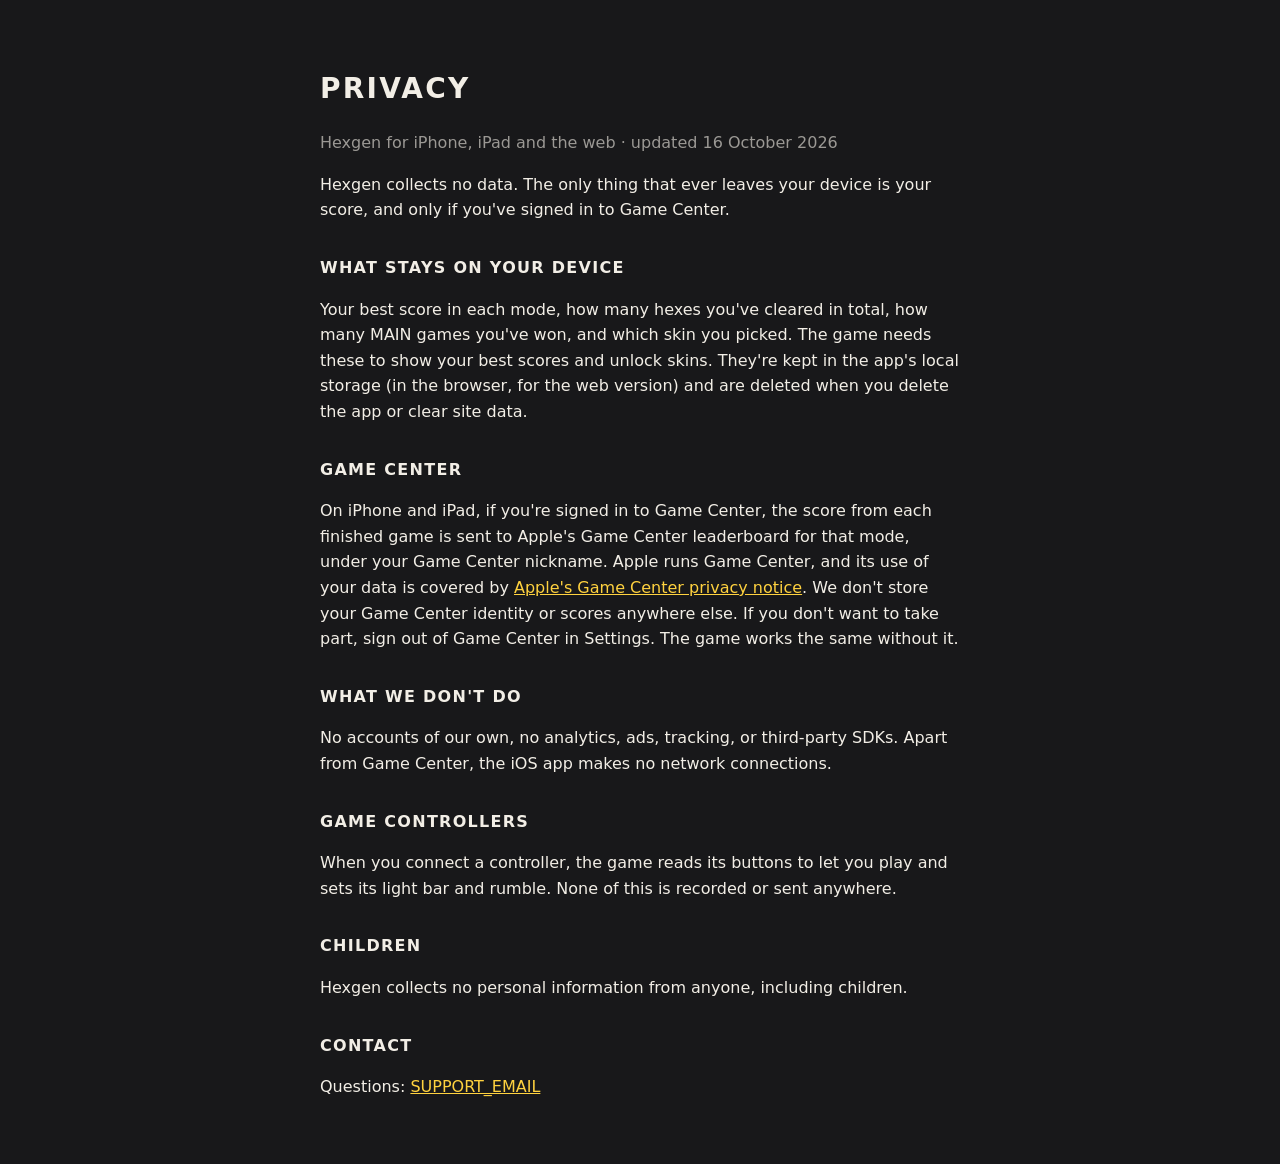
==== privacy.html @ a42037e6 "Add privacy and support pages for the App Store listing Served by Cloudflare Pages at /privacy and /" ====
<!doctype html>
<html lang="en">
<head>
<meta charset="utf-8">
<meta name="viewport" content="width=device-width, initial-scale=1">
<title>Hexgen · privacy</title>
<style>
  body { background: #18181A; color: #F2EEE6; font: 16px/1.6 -apple-system, system-ui, sans-serif; margin: 0; }
  main { max-width: 640px; margin: 0 auto; padding: 48px 24px; }
  h1 { font-size: 28px; letter-spacing: 0.08em; text-transform: uppercase; }
  h2 { font-size: 16px; letter-spacing: 0.08em; text-transform: uppercase; margin-top: 32px; }
  a { color: #FFD23F; }
  .dim { opacity: 0.6; }
</style>
</head>
<body>
<main>
<h1>Privacy</h1>
<p class="dim">Hexgen for iPhone, iPad and the web · updated 16 October 2026</p>

<p>Hexgen collects no data. The only thing that ever leaves your device is your score, and only if you've signed in to Game Center.</p>

<h2>What stays on your device</h2>
<p>Your best score in each mode, how many hexes you've cleared in total, how many MAIN games you've won, and which skin you picked. The game needs these to show your best scores and unlock skins. They're kept in the app's local storage (in the browser, for the web version) and are deleted when you delete the app or clear site data.</p>

<h2>Game Center</h2>
<p>On iPhone and iPad, if you're signed in to Game Center, the score from each finished game is sent to Apple's Game Center leaderboard for that mode, under your Game Center nickname. Apple runs Game Center, and its use of your data is covered by <a href="https://www.apple.com/legal/privacy/data/en/game-center/">Apple's Game Center privacy notice</a>. We don't store your Game Center identity or scores anywhere else. If you don't want to take part, sign out of Game Center in Settings. The game works the same without it.</p>

<h2>What we don't do</h2>
<p>No accounts of our own, no analytics, ads, tracking, or third-party SDKs. Apart from Game Center, the iOS app makes no network connections.</p>

<h2>Game controllers</h2>
<p>When you connect a controller, the game reads its buttons to let you play and sets its light bar and rumble. None of this is recorded or sent anywhere.</p>

<h2>Children</h2>
<p>Hexgen collects no personal information from anyone, including children.</p>

<h2>Contact</h2>
<p>Questions: <a href="mailto:SUPPORT_EMAIL">SUPPORT_EMAIL</a></p>
</main>
</body>
</html>
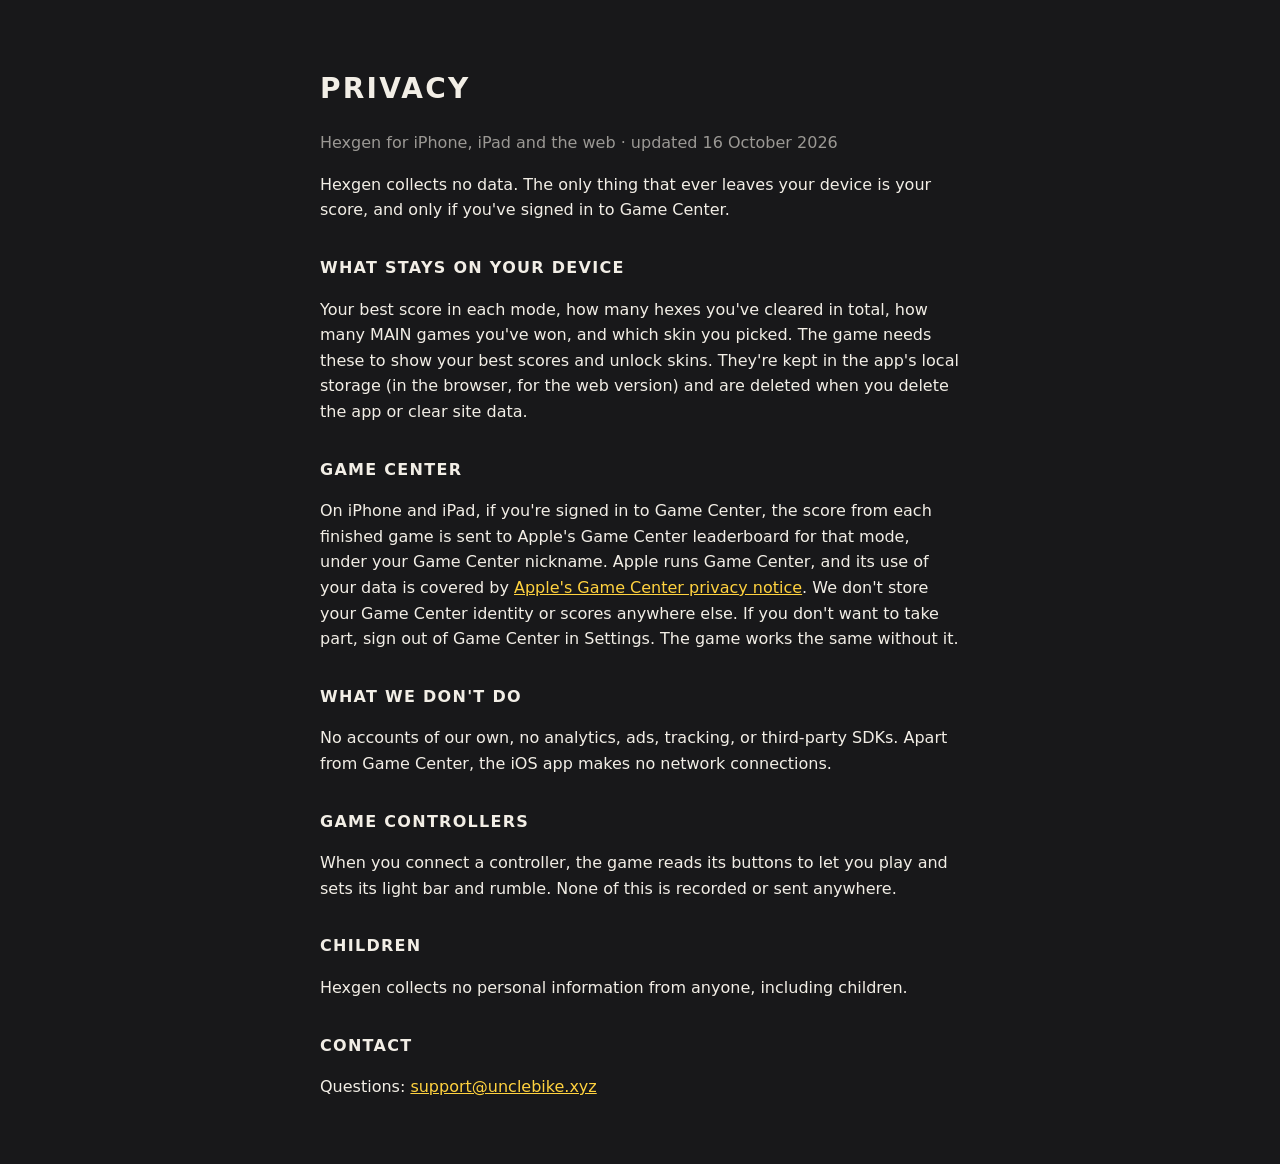
==== commit b5f953ae: "Set the support contact address Co-Authored-By: Claude Opus 5.5 <noreply@anthropic.com>" ====
--- a/privacy.html
+++ b/privacy.html
@@ -36,7 +36,7 @@
 <p>Hexgen collects no personal information from anyone, including children.</p>
 
 <h2>Contact</h2>
-<p>Questions: <a href="mailto:SUPPORT_EMAIL">SUPPORT_EMAIL</a></p>
+<p>Questions: <a href="mailto:support@unclebike.xyz">support@unclebike.xyz</a></p>
 </main>
 </body>
 </html>
